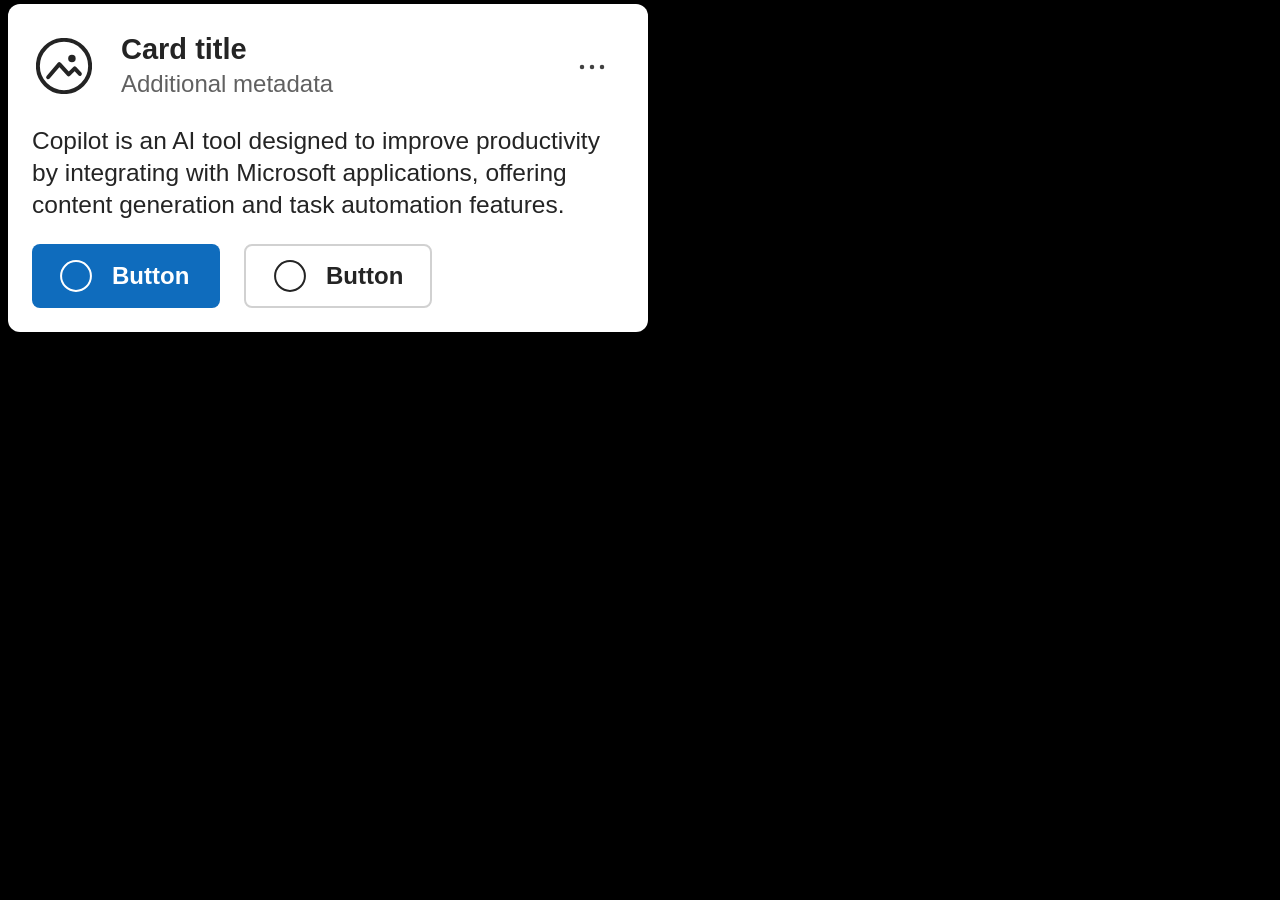
==== skills/pxp/fixtures/card-alert/index.html @ 2d2a575a "feat(skills): add card-alert fixture implementation from reference PNG Implements skills/pxp/fixture" ====
<!doctype html>
<html lang="en">
<head>
<meta charset="utf-8">
<title>Card alert</title>
<link rel="icon" href="data:,">
<style>
  * { margin: 0; padding: 0; box-sizing: border-box; }

  html, body { background: #000000; }

  body {
    position: relative;
    width: 656px;
    height: 344px;
    font-family: "Segoe UI", -apple-system, "Helvetica Neue", Arial, sans-serif;
    -webkit-font-smoothing: antialiased;
  }

  .card {
    position: absolute;
    top: 4px;
    right: 8px;
    bottom: 12px;
    left: 8px;
    background: #ffffff;
    border-radius: 12px;
    padding: 32px 24px 24px;
  }

  .header {
    display: flex;
    align-items: center;
    padding-left: 4px;
    margin-right: 20px;
  }

  .header-icon {
    display: block;
    width: 56px;
    height: 56px;
    color: #242424;
    flex: none;
  }

  .titles { flex: 1; min-width: 0; margin-left: 29px; }

  .title {
    margin-top: -1px;
    font-size: 29px;
    font-weight: 700;
    color: #242424;
    line-height: 28px;
  }

  .metadata {
    margin-top: 10px;
    font-size: 24px;
    color: #616161;
    line-height: 22px;
  }

  .more {
    position: absolute;
    top: 59px;
    right: 42px;
    color: #424242;
  }

  .description {
    margin-top: 30px;
    font-size: 24.5px;
    line-height: 32px;
    color: #242424;
  }

  .actions {
    display: flex;
    gap: 24px;
    margin-top: 23px;
  }

  .button {
    display: flex;
    align-items: center;
    width: 188px;
    height: 64px;
    padding: 0 28px;
    gap: 20px;
    border-radius: 8px;
    font: inherit;
    font-size: 24px;
    font-weight: 700;
    cursor: pointer;
  }

  .button-circle { width: 32px; height: 32px; flex: none; }

  .button-primary {
    background: #0f6cbd;
    border: none;
    color: #ffffff;
  }

  .button-secondary {
    background: #ffffff;
    border: 2px solid #d1d1d1;
    color: #242424;
  }
</style>
</head>
<body>
  <section class="card" aria-label="Card alert">
    <header class="header">
      <svg class="header-icon" viewBox="0 0 24 24" fill="none" stroke="currentColor" stroke-width="1.7" aria-hidden="true">
        <circle cx="12" cy="12" r="11.2"/>
        <circle cx="15.4" cy="8.8" r="1.6" fill="currentColor" stroke="none"/>
        <path d="M5.2 16.8 L10 11.2 L14 15.6 L16.6 13 L18.8 15.4" stroke-linecap="round" stroke-linejoin="round"/>
      </svg>
      <div class="titles">
        <h1 class="title">Card title</h1>
        <p class="metadata">Additional metadata</p>
      </div>
    </header>

    <svg class="more" width="28" height="8" viewBox="0 0 28 8" fill="currentColor" aria-hidden="true">
      <circle cx="4" cy="4" r="2.25"/>
      <circle cx="14" cy="4" r="2.25"/>
      <circle cx="24" cy="4" r="2.25"/>
    </svg>

    <p class="description">
      Copilot is an AI tool designed to improve productivity<br>
      by integrating with Microsoft applications, offering<br>
      content generation and task automation features.
    </p>

    <div class="actions">
      <button type="button" class="button button-primary">
        <svg class="button-circle" viewBox="0 0 24 24" fill="none" stroke="currentColor" stroke-width="1.5" aria-hidden="true">
          <circle cx="12" cy="12" r="11.2"/>
        </svg>
        Button
      </button>
      <button type="button" class="button button-secondary">
        <svg class="button-circle" viewBox="0 0 24 24" fill="none" stroke="currentColor" stroke-width="1.5" aria-hidden="true">
          <circle cx="12" cy="12" r="11.2"/>
        </svg>
        Button
      </button>
    </div>
  </section>
</body>
</html>
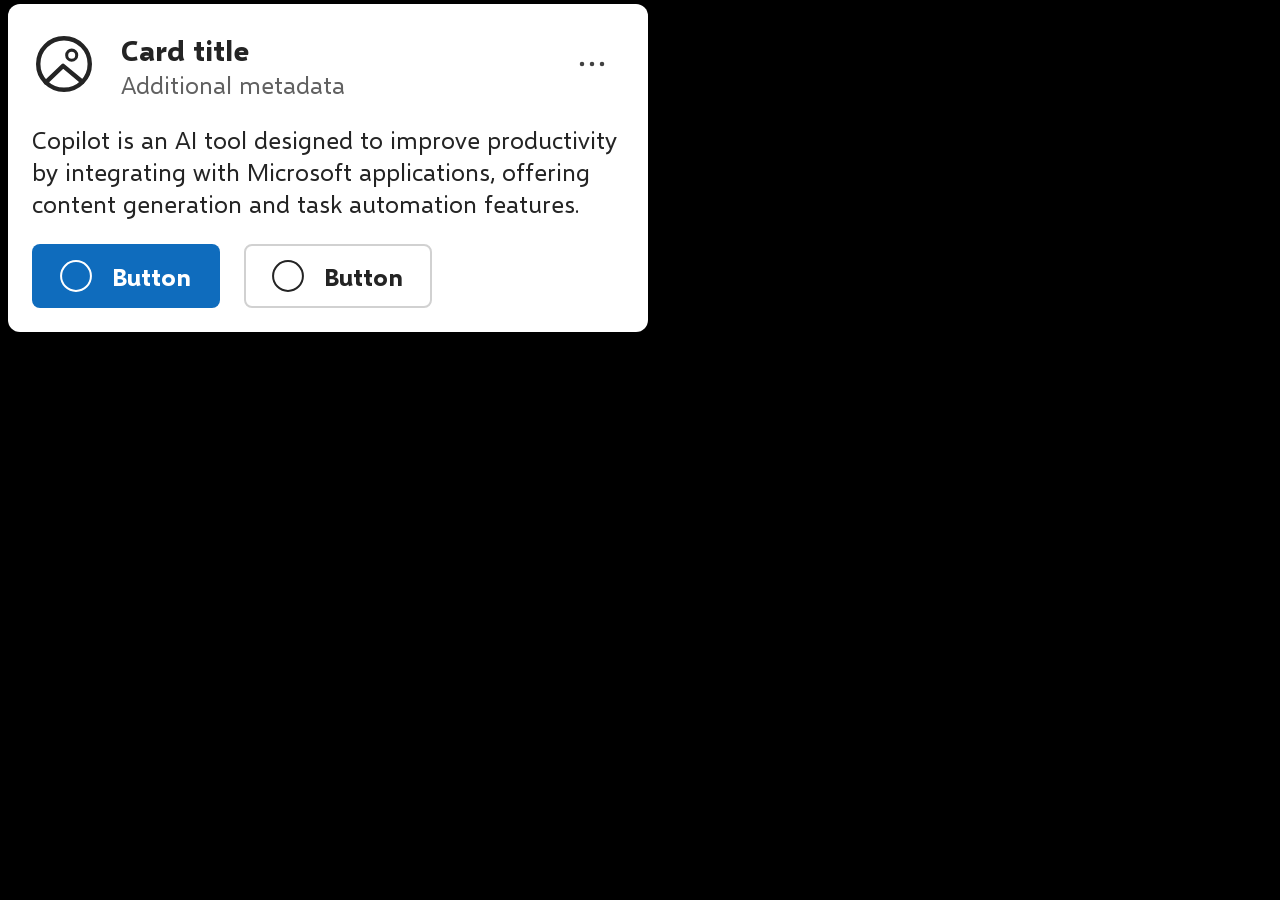
==== commit 6a503612: "fix(skills): address card-alert review feedback (font, icon glyph, offsets) Round 1-4 of pxp review " ====
--- a/skills/pxp/fixtures/card-alert/index.html
+++ b/skills/pxp/fixtures/card-alert/index.html
@@ -5,6 +5,18 @@
 <title>Card alert</title>
 <link rel="icon" href="data:,">
 <style>
+  @font-face {
+    font-family: "Selawik";
+    src: url("fonts/selawik-regular.ttf") format("truetype");
+    font-weight: 400;
+  }
+
+  @font-face {
+    font-family: "Selawik";
+    src: url("fonts/selawik-bold.ttf") format("truetype");
+    font-weight: 700;
+  }
+
   * { margin: 0; padding: 0; box-sizing: border-box; }
 
   html, body { background: #000000; }
@@ -13,7 +25,7 @@
     position: relative;
     width: 656px;
     height: 344px;
-    font-family: "Segoe UI", -apple-system, "Helvetica Neue", Arial, sans-serif;
+    font-family: "Selawik", "Segoe UI", -apple-system, "Helvetica Neue", Arial, sans-serif;
     -webkit-font-smoothing: antialiased;
   }
 
@@ -30,7 +42,7 @@
 
   .header {
     display: flex;
-    align-items: center;
+    align-items: flex-start;
     padding-left: 4px;
     margin-right: 20px;
   }
@@ -46,7 +58,7 @@
   .titles { flex: 1; min-width: 0; margin-left: 29px; }
 
   .title {
-    margin-top: -1px;
+    margin-top: 0;
     font-size: 29px;
     font-weight: 700;
     color: #242424;
@@ -62,13 +74,13 @@
 
   .more {
     position: absolute;
-    top: 59px;
+    top: 56px;
     right: 42px;
     color: #424242;
   }
 
   .description {
-    margin-top: 30px;
+    margin-top: 28px;
     font-size: 24.5px;
     line-height: 32px;
     color: #242424;
@@ -77,7 +89,7 @@
   .actions {
     display: flex;
     gap: 24px;
-    margin-top: 23px;
+    margin-top: 24px;
   }
 
   .button {
@@ -106,16 +118,17 @@
     background: #ffffff;
     border: 2px solid #d1d1d1;
     color: #242424;
+    padding: 0 26px;
   }
 </style>
 </head>
 <body>
   <section class="card" aria-label="Card alert">
     <header class="header">
-      <svg class="header-icon" viewBox="0 0 24 24" fill="none" stroke="currentColor" stroke-width="1.7" aria-hidden="true">
-        <circle cx="12" cy="12" r="11.2"/>
-        <circle cx="15.4" cy="8.8" r="1.6" fill="currentColor" stroke="none"/>
-        <path d="M5.2 16.8 L10 11.2 L14 15.6 L16.6 13 L18.8 15.4" stroke-linecap="round" stroke-linejoin="round"/>
+      <svg class="header-icon" viewBox="0 0 24 24" fill="none" stroke="currentColor" stroke-width="1.9" aria-hidden="true">
+        <circle cx="12" cy="12" r="11.05"/>
+        <circle cx="15.3" cy="8.2" r="2.15" stroke-width="1.3"/>
+        <path d="M4.2 19.9 L11.6 12.8 L19.8 19.6" stroke-linecap="round" stroke-linejoin="round"/>
       </svg>
       <div class="titles">
         <h1 class="title">Card title</h1>
